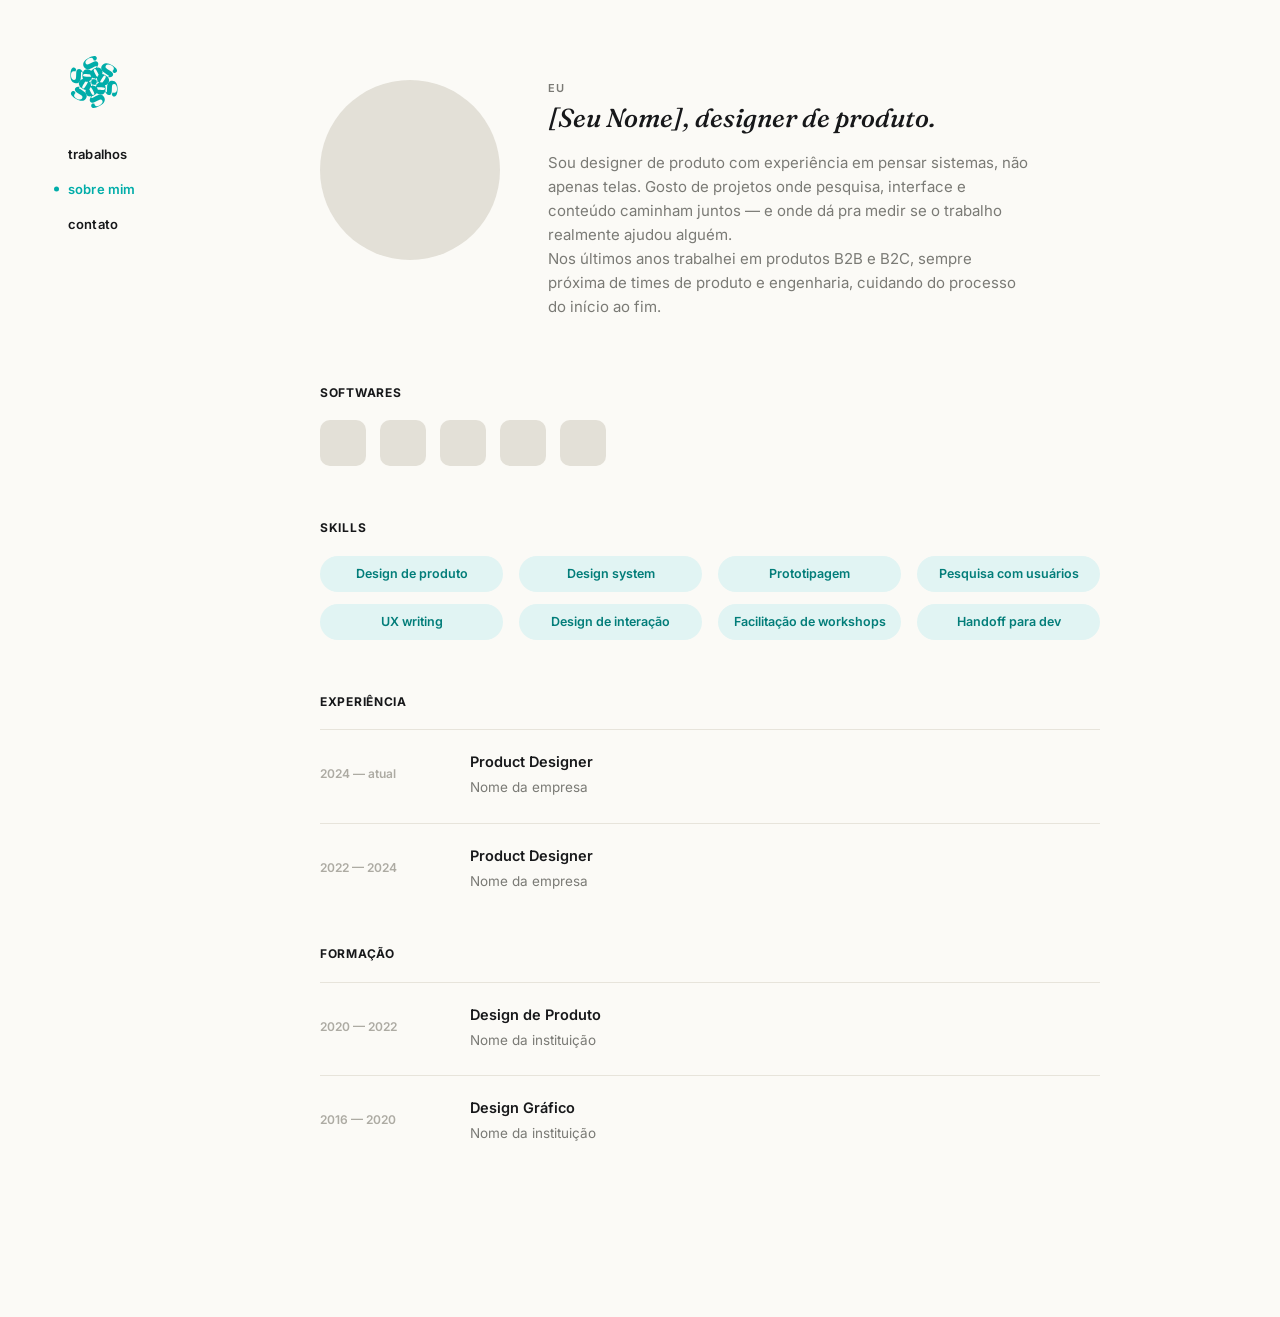
==== sobre.html @ 277cadc8 "Initial commit: portfolio estático (Pajú Type e demais projetos)" ====
<!DOCTYPE html>
<html lang="pt-BR">
<head>
<meta charset="UTF-8">
<meta name="viewport" content="width=device-width, initial-scale=1.0">
<title>Sobre — [Seu Nome]</title>
<link rel="preconnect" href="https://fonts.googleapis.com">
<link href="https://fonts.googleapis.com/css2?family=Fraunces:ital,wght@0,400;0,500;1,500&family=Inter:wght@400;500;600;700&display=swap" rel="stylesheet">
<link rel="stylesheet" href="style.css">
</head>
<body>
  <div class="shell">
    <aside class="sidebar" id="sidebar"></aside>

    <main class="main">
      <div class="about-top">
        <div class="about-photo" id="about-photo"></div>
        <div class="about-copy">
          <p class="eyebrow">eu</p>
          <h1 id="about-name"></h1>
          <p id="about-intro"></p>
        </div>
      </div>

      <div class="about-section">
        <p class="section-label">softwares</p>
        <div class="software-row" id="software-row"></div>
      </div>

      <div class="about-section">
        <p class="section-label">skills</p>
        <div class="skills-grid" id="skills-grid"></div>
      </div>

      <div class="about-section">
        <p class="section-label">experiência</p>
        <div class="timeline" id="experience-list"></div>
      </div>

      <div class="about-section">
        <p class="section-label">formação</p>
        <div class="timeline" id="education-list"></div>
      </div>
    </main>
  </div>

  <script src="data.js"></script>
  <script src="components.js"></script>
  <script>
    window.ACTIVE_NAV = "sobre";

    document.addEventListener("DOMContentLoaded", () => {
      document.getElementById("about-name").textContent = `${SITE.name}, ${SITE.role}.`;
      document.getElementById("about-intro").innerHTML = ABOUT.intro.split("\n\n").map(p => `<p>${p}</p>`).join("");

      document.getElementById("software-row").innerHTML = ABOUT.softwares.map(s => `
        <div class="software-chip" title="${s}"></div>
      `).join("");

      document.getElementById("skills-grid").innerHTML = ABOUT.skills.map(s => `
        <div class="skill-pill">${s}</div>
      `).join("");

      document.getElementById("experience-list").innerHTML = ABOUT.experience.map(e => `
        <div class="timeline-item">
          <p class="period">${e.period}</p>
          <div>
            <p class="role">${e.role}</p>
            <p class="org">${e.org}</p>
          </div>
        </div>
      `).join("");

      document.getElementById("education-list").innerHTML = ABOUT.education.map(e => `
        <div class="timeline-item">
          <p class="period">${e.period}</p>
          <div>
            <p class="role">${e.role}</p>
            <p class="org">${e.org}</p>
          </div>
        </div>
      `).join("");
    });
  </script>
</body>
</html>
---- style.css ----
/* ============================================================
   Design tokens
   ============================================================ */
:root {
  --paper: #FBFAF6;
  --paper-soft: #F3F1EA;
  --ink: #17181A;
  --ink-soft: #7A7A75;
  --ink-faint: #ADABA3;
  --line: #E7E4DB;
  --placeholder: #E3E0D7;
  --placeholder-dark: #D3CFC2;
  --teal: #00ADA9;
  --teal-deep: #027D79;
  --teal-wash: #E1F4F3;

  --font-display: 'Fraunces', serif;
  --font-body: 'Inter', sans-serif;

  --sidebar-w: 220px;
  --content-max: 640px;
  --gutter: 80px;
}

* { box-sizing: border-box; }

html { scroll-behavior: smooth; }

body {
  margin: 0;
  min-height: 100vh;
  display: flex;
  justify-content: center;
  background: var(--paper);
  color: var(--ink);
  font-family: var(--font-body);
  font-size: 15px;
  line-height: 1.6;
  -webkit-font-smoothing: antialiased;
}

a { color: inherit; text-decoration: none; }

img { max-width: 100%; display: block; }

/* ============================================================
   Layout shell
   ============================================================ */
.shell {
  display: flex;
  min-height: 100vh;
  width: min(1240px, 100%);
}

.sidebar {
  width: var(--sidebar-w);
  flex-shrink: 0;
  padding: 56px 0 40px 48px;
  position: sticky;
  top: 0;
  align-self: flex-start;
  height: 100vh;
}

.logo {
  width: 52px;
  height: 52px;
  margin-bottom: 34px;
  display: block;
  transition: transform .2s ease;
}

.logo:hover {
  transform: scale(1.08);
}

.logo img,
.logo svg {
  width: 100%;
  height: 100%;
}

.logo-path {
  stroke-dasharray: 900;
  stroke-dashoffset: 900;
  animation: draw 1.6s cubic-bezier(.65,0,.35,1) forwards;
}

@keyframes draw {
  to { stroke-dashoffset: 0; }
}

@media (prefers-reduced-motion: reduce) {
  .logo-path { animation: none; stroke-dashoffset: 0; }
}

nav.primary-nav { display: flex; flex-direction: column; gap: 10px; }

nav.primary-nav a {
  font-size: 13px;
  font-weight: 600;
  letter-spacing: 0.01em;
  color: var(--ink);
  width: fit-content;
  position: relative;
  padding: 2px 0;
  transition: color .15s ease;
}

nav.primary-nav a:hover { color: var(--teal); }

nav.primary-nav a.active { color: var(--teal); }

nav.primary-nav a.active::after {
  content: "";
  position: absolute;
  left: -14px;
  top: 50%;
  transform: translateY(-50%);
  width: 5px;
  height: 5px;
  border-radius: 50%;
  background: var(--teal);
}

.text-highlight {
  color: var(--teal);
}

.main {
  flex: 1;
  padding: 80px var(--gutter) 120px;
  min-width: 0;
}

/* ============================================================
   Eyebrow / meta text
   ============================================================ */
.eyebrow {
  font-size: 11px;
  font-weight: 600;
  letter-spacing: 0.08em;
  text-transform: uppercase;
  color: var(--ink-soft);
}

.meta-line {
  font-size: 12px;
  color: var(--ink-soft);
  margin-bottom: 3px;
}

/* ============================================================
   Work list (index)
   ============================================================ */
.intro-block {
  max-width: var(--content-max);
  margin-bottom: 64px;
}

.intro-block h1 {
  font-family: var(--font-display);
  font-weight: 500;
  font-style: italic;
  font-size: 32px;
  line-height: 1.35;
  margin: 10px 0 14px;
  color: var(--ink);
}

.intro-block p {
  color: var(--ink-soft);
  font-size: 15px;
  max-width: 520px;
}

.work-grid {
  display: grid;
  grid-template-columns: repeat(2, minmax(0, 1fr));
  gap: 56px 40px;
  max-width: 900px;
}

.work-card { display: block; }

.work-thumb {
  aspect-ratio: 4 / 2.9;
  background: var(--placeholder);
  border-radius: 6px;
  overflow: hidden;
  margin-bottom: 16px;
  position: relative;
  transition: transform .35s cubic-bezier(.2,.8,.2,1);
}

.work-thumb img {
  width: 100%; height: 100%; object-fit: cover;
}

.work-card:hover .work-thumb { transform: translateY(-4px); }

.work-thumb::after {
  content: "";
  position: absolute;
  inset: 0;
  background: linear-gradient(135deg, transparent 60%, rgba(21,158,144,0.10));
  opacity: 0;
  transition: opacity .3s ease;
}

.work-card:hover .work-thumb::after { opacity: 1; }

.work-title {
  font-family: var(--font-display);
  font-weight: 500;
  font-size: 20px;
  color: var(--ink);
  transition: color .15s ease;
  margin-top: 0;
}

.work-card:hover .work-title { color: var(--teal-deep); }

@media (max-width: 760px) {
  .work-grid { grid-template-columns: 1fr; }
}

/* ============================================================
   Project detail page
   ============================================================ */
.back-link {
  font-size: 13px;
  font-weight: 600;
  color: var(--ink-soft);
  display: inline-flex;
  align-items: center;
  gap: 6px;
  margin-bottom: 36px;
  transition: color .15s ease, gap .15s ease;
}
.back-link:hover { color: var(--teal); gap: 9px; }

.project-header { max-width: var(--content-max); margin-bottom: 28px; }

.project-header .meta-line {
  margin-bottom: 3px;
}

.project-header h1 {
  font-family: var(--font-display);
  font-style: italic;
  font-weight: 500;
  font-size: 34px;
  margin: 4px 0 0;
}

.project-body { display: flex; gap: 40px; align-items: flex-start; }

.phase-nav {
  width: 130px;
  flex-shrink: 0;
  position: sticky;
  top: 56px;
  display: flex;
  flex-direction: column;
  gap: 14px;
}

.phase-nav a {
  font-size: 13px;
  font-weight: 600;
  color: var(--ink-faint);
  transition: color .15s ease;
}
.phase-nav a.active,
.phase-nav a:hover { color: var(--ink); }

.project-sections { flex: 1; max-width: var(--content-max); }

.downloads {
  display: flex;
  flex-wrap: wrap;
  gap: 14px;
  margin-top: 40px;
}
.download-btn {
  display: inline-flex;
  align-items: center;
  font-family: var(--font-body);
  font-size: 14px;
  font-weight: 600;
  color: #fff;
  background: var(--teal);
  border-radius: 24px;
  padding: 12px 22px;
  text-decoration: none;
  transition: background .15s ease, transform .15s ease;
}
.download-btn:hover { background: var(--teal-deep); transform: translateY(-1px); }

.phase-section { margin-bottom: 80px; scroll-margin-top: 56px; }

.phase-section h2 {
  font-family: var(--font-body);
  font-size: 12px;
  font-weight: 700;
  letter-spacing: 0.06em;
  text-transform: uppercase;
  color: var(--teal-deep);
  margin: 0 0 12px;
}

.phase-section p {
  color: var(--ink-soft);
  margin: 0 0 22px;
  max-width: 700px;
}

.phase-image {
  background: var(--placeholder);
  border-radius: 6px;
  aspect-ratio: 16/10;
  margin-bottom: 8px;
}

.phase-image img { width:100%; height:100%; object-fit:cover; border-radius:6px; }

.phase-video {
  margin-bottom: 16px;
}

.phase-video video {
  width: 100%;
  height: auto;
  display: block;
  border-radius: 6px;
}

.phase-image-with-caption {
  margin-bottom: 8px;
}

.phase-image-with-caption img {
  width: 100%;
  height: auto;
  display: block;
  border-radius: 6px;
  margin-bottom: 16px;
}

.image-caption {
  font-size: 15px;
  color: var(--ink-soft);
  margin: 0;
  line-height: 1.6;
}

/* ============================================================
   Poster carousel — infinite sliding gallery
   ============================================================ */
.poster-carousel {
  position: relative;
  width: 100%;
  margin-top: 8px;
  margin-bottom: 8px;
  overflow: hidden;
}

.poster-track {
  display: flex;
  align-items: center;
  gap: 22px;
  width: max-content;
  padding: 6px 0;
  animation: poster-scroll 44s linear infinite;
}

.poster-carousel:hover .poster-track { animation-play-state: paused; }

.poster-item {
  flex: 0 0 auto;
  height: 340px;
  width: auto;
  border-radius: 4px;
  overflow: hidden;
  box-shadow: 0 8px 28px rgba(23,24,26,0.10);
  transition: transform .35s cubic-bezier(.2,.8,.2,1);
}

.poster-item:hover { transform: translateY(-4px); }

.poster-item img {
  height: 100%;
  width: auto;
  display: block;
}

@keyframes poster-scroll {
  from { transform: translateX(0); }
  to   { transform: translateX(-50%); }
}

@media (prefers-reduced-motion: reduce) {
  .poster-track { animation: none; }
}

@media (max-width: 760px) {
  .poster-item { height: 220px; }
}

.image-row {
  display: flex;
  gap: 16px;
}
.image-row .phase-image { flex: 1; aspect-ratio: 3/4.2; }

/* Fase com capa de livro: texto à esquerda, imagem à direita */
.phase-book {
  display: flex;
  gap: 48px;
  align-items: flex-start;
}
.phase-book-text { flex: 1; min-width: 0; }
.phase-book-text p { margin: 0; max-width: none; }
.phase-book-cover {
  width: 200px;
  flex-shrink: 0;
}
.phase-book-cover img {
  width: 100%;
  display: block;
  border-radius: 4px;
  box-shadow: 0 12px 32px rgba(23,24,26,0.16);
}

@media (max-width: 640px) {
  .phase-book { flex-direction: column; gap: 24px; }
  .phase-book-cover { width: 160px; }
}

/* ============================================================
   About page
   ============================================================ */
.about-top {
  display: flex;
  gap: 48px;
  align-items: flex-start;
  margin-bottom: 64px;
  max-width: 780px;
}

.about-photo {
  width: 180px;
  height: 180px;
  border-radius: 50%;
  background: var(--placeholder);
  flex-shrink: 0;
  overflow: hidden;
}
.about-photo img { width: 100%; height: 100%; object-fit: cover; }

.about-copy h1 {
  font-family: var(--font-display);
  font-style: italic;
  font-weight: 500;
  font-size: 26px;
  margin: 0 0 12px;
}
.about-copy p { color: var(--ink-soft); max-width: 480px; margin: 0; }

.section-label {
  font-size: 12px;
  font-weight: 700;
  letter-spacing: 0.06em;
  text-transform: uppercase;
  color: var(--ink);
  margin: 0 0 18px;
}

.about-section { max-width: 780px; margin-bottom: 52px; }

.software-row { display: flex; gap: 14px; flex-wrap: wrap; }
.software-chip {
  width: 46px; height: 46px;
  border-radius: 10px;
  background: var(--placeholder);
  display: flex; align-items: center; justify-content: center;
  transition: background .2s ease;
}
.software-chip img { width: 26px; height: 26px; object-fit: contain; }
.software-chip:hover { background: var(--teal-wash); }

.skills-grid {
  display: grid;
  grid-template-columns: repeat(4, 1fr);
  gap: 12px 16px;
}
.skill-pill {
  font-size: 12.5px;
  font-weight: 600;
  color: var(--teal-deep);
  background: var(--teal-wash);
  border-radius: 20px;
  padding: 8px 14px;
  text-align: center;
}

.timeline { display: flex; flex-direction: column; gap: 24px; }
.timeline-item {
  display: grid;
  grid-template-columns: 130px 1fr;
  gap: 20px;
  border-top: 1px solid var(--line);
  padding-top: 20px;
}
.timeline-item .period {
  font-size: 12px; color: var(--ink-faint); font-weight: 600; padding-top: 2px;
}
.timeline-item .role { font-weight: 600; font-size: 14.5px; margin: 0 0 4px; }
.timeline-item .org { color: var(--ink-soft); font-size: 13.5px; margin: 0; }

/* ============================================================
   Contact page
   ============================================================ */
.contact-list {
  max-width: 560px;
  border-top: 1px solid var(--line);
}
.contact-row {
  display: grid;
  grid-template-columns: 90px 1fr auto;
  align-items: center;
  gap: 18px;
  padding: 22px 0;
  border-bottom: 1px solid var(--line);
}
.contact-row .label {
  font-size: 12px;
  font-weight: 700;
  text-transform: uppercase;
  letter-spacing: 0.04em;
  color: var(--ink-soft);
}
.contact-row .value {
  font-family: var(--font-display);
  font-size: 18px;
  font-style: italic;
  color: var(--ink);
  transition: color .15s ease;
}
.contact-row .arrow {
  opacity: 0;
  transform: translateX(-6px);
  transition: all .2s ease;
  color: var(--teal);
}
.contact-row:hover .value { color: var(--teal-deep); }
.contact-row:hover .arrow { opacity: 1; transform: translateX(0); }

.contact-note {
  max-width: 480px;
  margin-top: 48px;
  color: var(--ink-soft);
  font-size: 14px;
}

/* ============================================================
   Responsive
   ============================================================ */
@media (max-width: 860px) {
  .shell { flex-direction: column; }
  .sidebar {
    position: relative;
    height: auto;
    width: 100%;
    padding: 32px 24px;
    display: flex;
    align-items: center;
    gap: 24px;
  }
  .logo { margin-bottom: 0; }
  nav.primary-nav { flex-direction: row; gap: 20px; }
  .main { padding: 32px 24px 80px; }
  .project-body { flex-direction: column; }
  .phase-nav { flex-direction: row; position: static; width: auto; gap: 20px; }
  .about-top { flex-direction: column; }
  .skills-grid { grid-template-columns: repeat(2, 1fr); }
  .contact-row { grid-template-columns: 70px 1fr; }
}
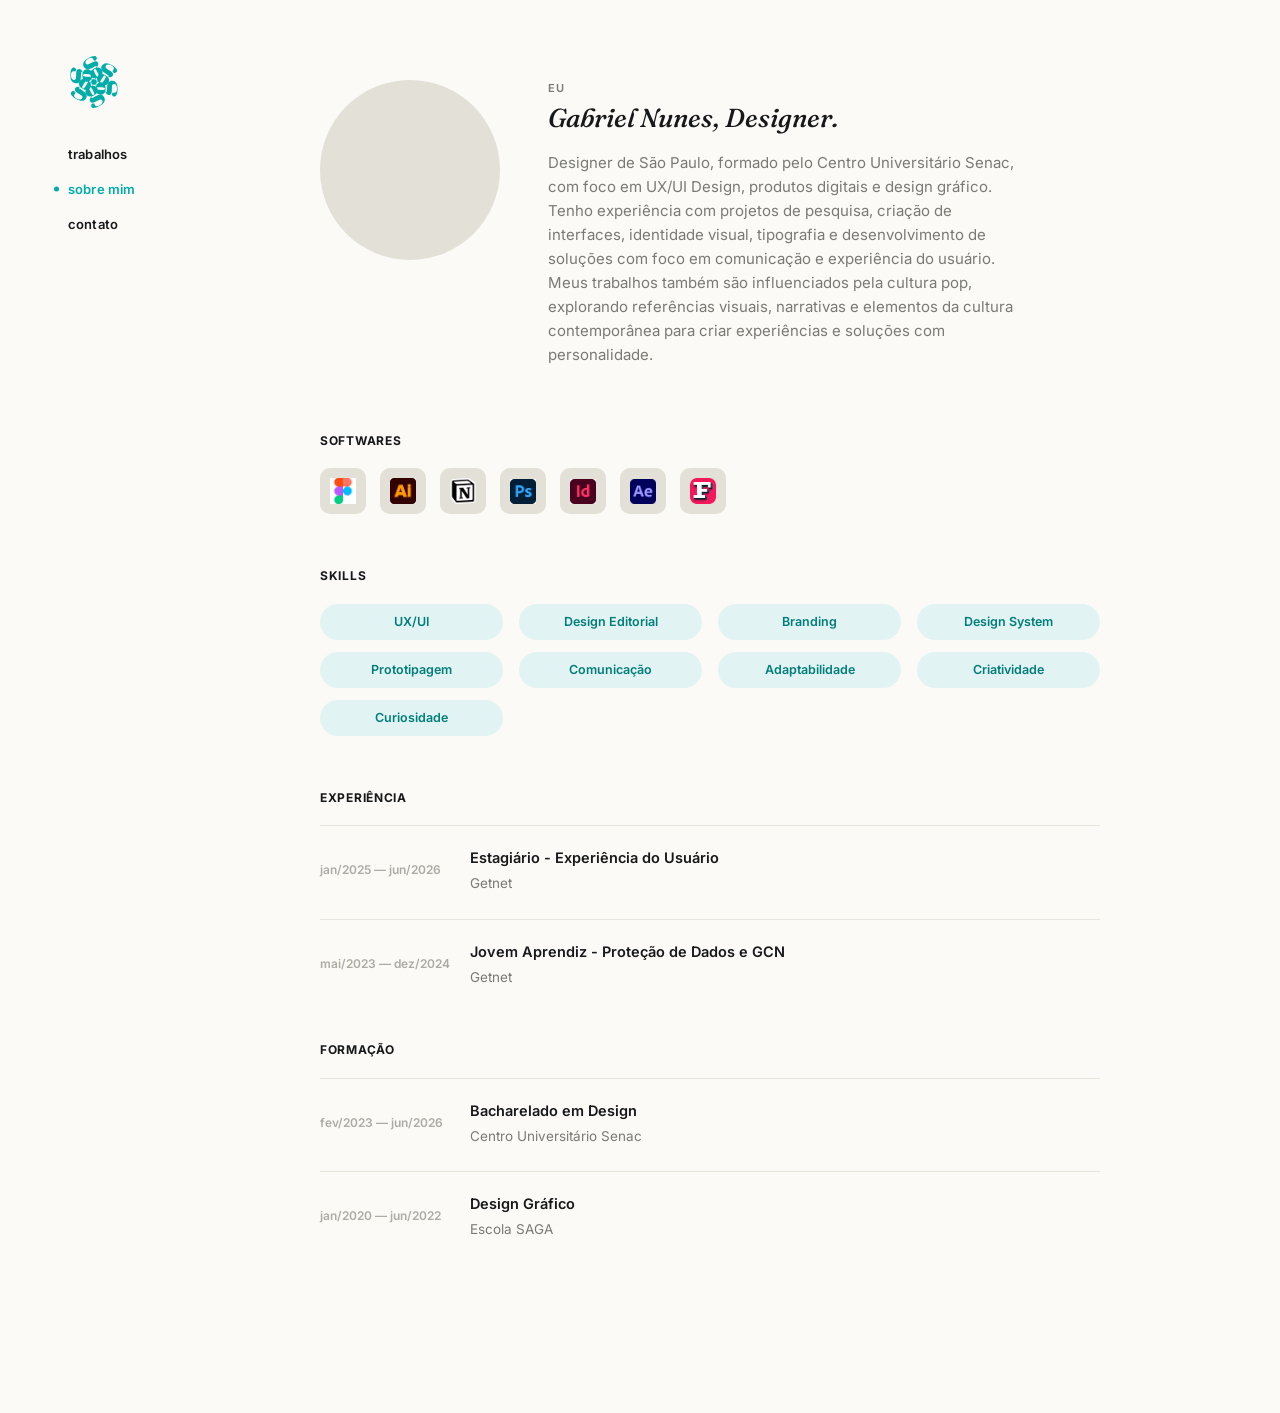
==== commit e17eb3cd: "Adiciona ícones dos softwares na aba Sobre" ====
--- a/sobre.html
+++ b/sobre.html
@@ -54,7 +54,7 @@
       document.getElementById("about-intro").innerHTML = ABOUT.intro.split("\n\n").map(p => `<p>${p}</p>`).join("");
 
       document.getElementById("software-row").innerHTML = ABOUT.softwares.map(s => `
-        <div class="software-chip" title="${s}"></div>
+        <div class="software-chip" title="${s.name}"><img src="${s.icon}" alt="${s.name}"></div>
       `).join("");
 
       document.getElementById("skills-grid").innerHTML = ABOUT.skills.map(s => `
--- a/style.css
+++ b/style.css
@@ -275,7 +275,7 @@
 .phase-nav a.active,
 .phase-nav a:hover { color: var(--ink); }
 
-.project-sections { flex: 1; max-width: var(--content-max); }
+.project-sections { flex: 1; min-width: 0; max-width: var(--content-max); }
 
 .downloads {
   display: flex;
@@ -361,6 +361,7 @@
 .poster-carousel {
   position: relative;
   width: 100%;
+  max-width: 100%;
   margin-top: 8px;
   margin-bottom: 8px;
   overflow: hidden;
@@ -567,23 +568,89 @@
 /* ============================================================
    Responsive
    ============================================================ */
+
+/* Tablet / laptop — reduce side gutter so content keeps breathing room */
+@media (max-width: 1080px) {
+  :root { --gutter: 48px; }
+}
+
+/* Sidebar collapses to a top bar; project/about become single column */
 @media (max-width: 860px) {
   .shell { flex-direction: column; }
   .sidebar {
-    position: relative;
+    position: sticky;
+    top: 0;
+    z-index: 20;
     height: auto;
     width: 100%;
-    padding: 32px 24px;
+    padding: 20px 24px;
     display: flex;
     align-items: center;
     gap: 24px;
+    background: var(--paper);
+    border-bottom: 1px solid var(--line);
   }
-  .logo { margin-bottom: 0; }
-  nav.primary-nav { flex-direction: row; gap: 20px; }
-  .main { padding: 32px 24px 80px; }
-  .project-body { flex-direction: column; }
-  .phase-nav { flex-direction: row; position: static; width: auto; gap: 20px; }
-  .about-top { flex-direction: column; }
+  .logo { width: 40px; height: 40px; margin-bottom: 0; }
+  nav.primary-nav {
+    flex-direction: row;
+    flex-wrap: wrap;
+    gap: 12px 20px;
+  }
+  nav.primary-nav a.active::after { display: none; }
+
+  .main { padding: 32px var(--gutter) 80px; }
+
+  .project-body { flex-direction: column; align-items: stretch; gap: 20px; }
+  .phase-nav {
+    flex-direction: row;
+    position: sticky;
+    top: 65px;
+    z-index: 10;
+    width: auto;
+    gap: 18px;
+    background: var(--paper);
+    padding: 10px 0;
+    overflow-x: auto;
+    -webkit-overflow-scrolling: touch;
+    scrollbar-width: none;
+  }
+  .phase-nav::-webkit-scrollbar { display: none; }
+  .phase-nav a { white-space: nowrap; }
+  .project-sections { max-width: none; }
+  .phase-section { scroll-margin-top: 130px; }
+  .phase-book { flex-direction: column; gap: 24px; }
+
+  .about-top { flex-direction: column; align-items: stretch; gap: 24px; }
+  .about-copy p { max-width: none; }
   .skills-grid { grid-template-columns: repeat(2, 1fr); }
+
   .contact-row { grid-template-columns: 70px 1fr; }
+  .contact-row .arrow { display: none; }
+}
+
+/* Large phones */
+@media (max-width: 600px) {
+  .intro-block { margin-bottom: 44px; }
+  .intro-block h1 { font-size: 26px; }
+  .work-grid { gap: 40px 24px; }
+  .project-header h1 { font-size: 27px; }
+  .phase-section { margin-bottom: 56px; }
+  .poster-item { height: 200px; }
+  .timeline-item { grid-template-columns: 92px 1fr; gap: 14px; }
+  .about-copy h1 { font-size: 22px; }
+}
+
+/* Small phones */
+@media (max-width: 420px) {
+  :root { --gutter: 18px; }
+  body { font-size: 14px; }
+  .sidebar { padding: 16px 18px; gap: 16px; }
+  nav.primary-nav { gap: 10px 16px; }
+  .intro-block h1 { font-size: 23px; }
+  .project-header h1 { font-size: 23px; }
+  .poster-item { height: 170px; }
+  .skills-grid { grid-template-columns: 1fr 1fr; }
+  .download-btn { width: 100%; justify-content: center; }
+  .timeline-item { grid-template-columns: 1fr; gap: 4px; }
+  .timeline-item .period { padding-top: 0; }
 }
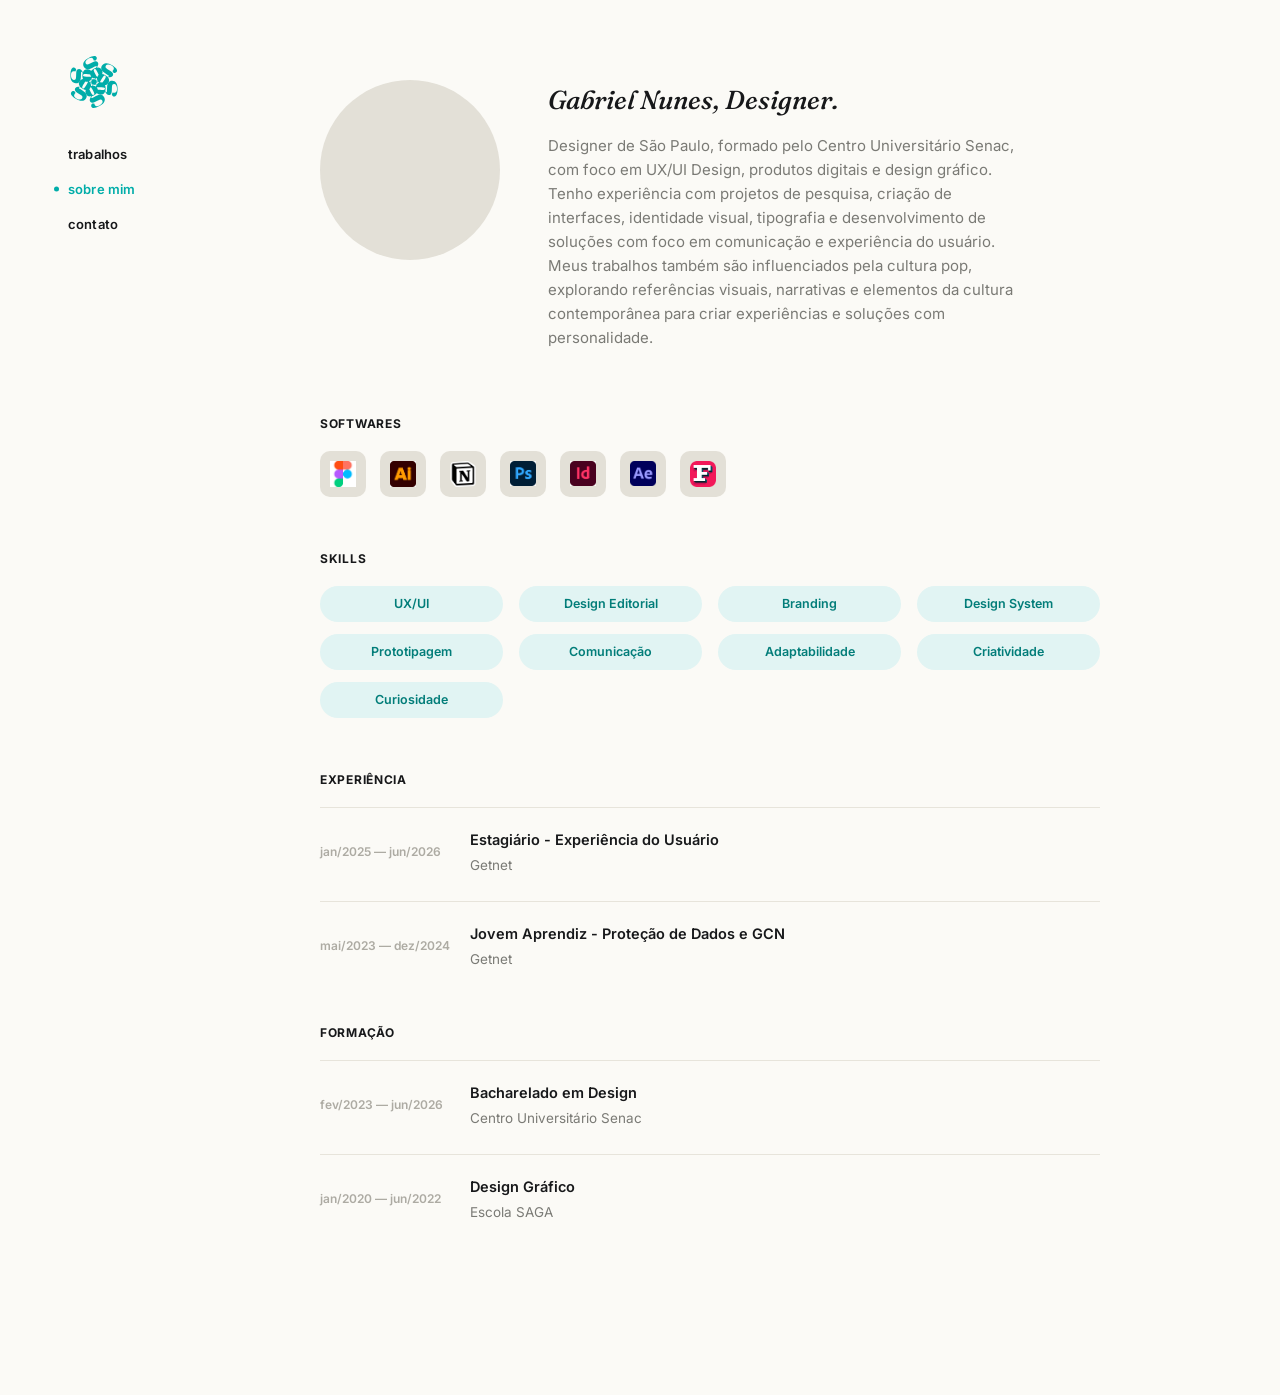
==== commit 88c02dd2: "Update sobre.html" ====
--- a/sobre.html
+++ b/sobre.html
@@ -16,7 +16,6 @@
       <div class="about-top">
         <div class="about-photo" id="about-photo"></div>
         <div class="about-copy">
-          <p class="eyebrow">eu</p>
           <h1 id="about-name"></h1>
           <p id="about-intro"></p>
         </div>
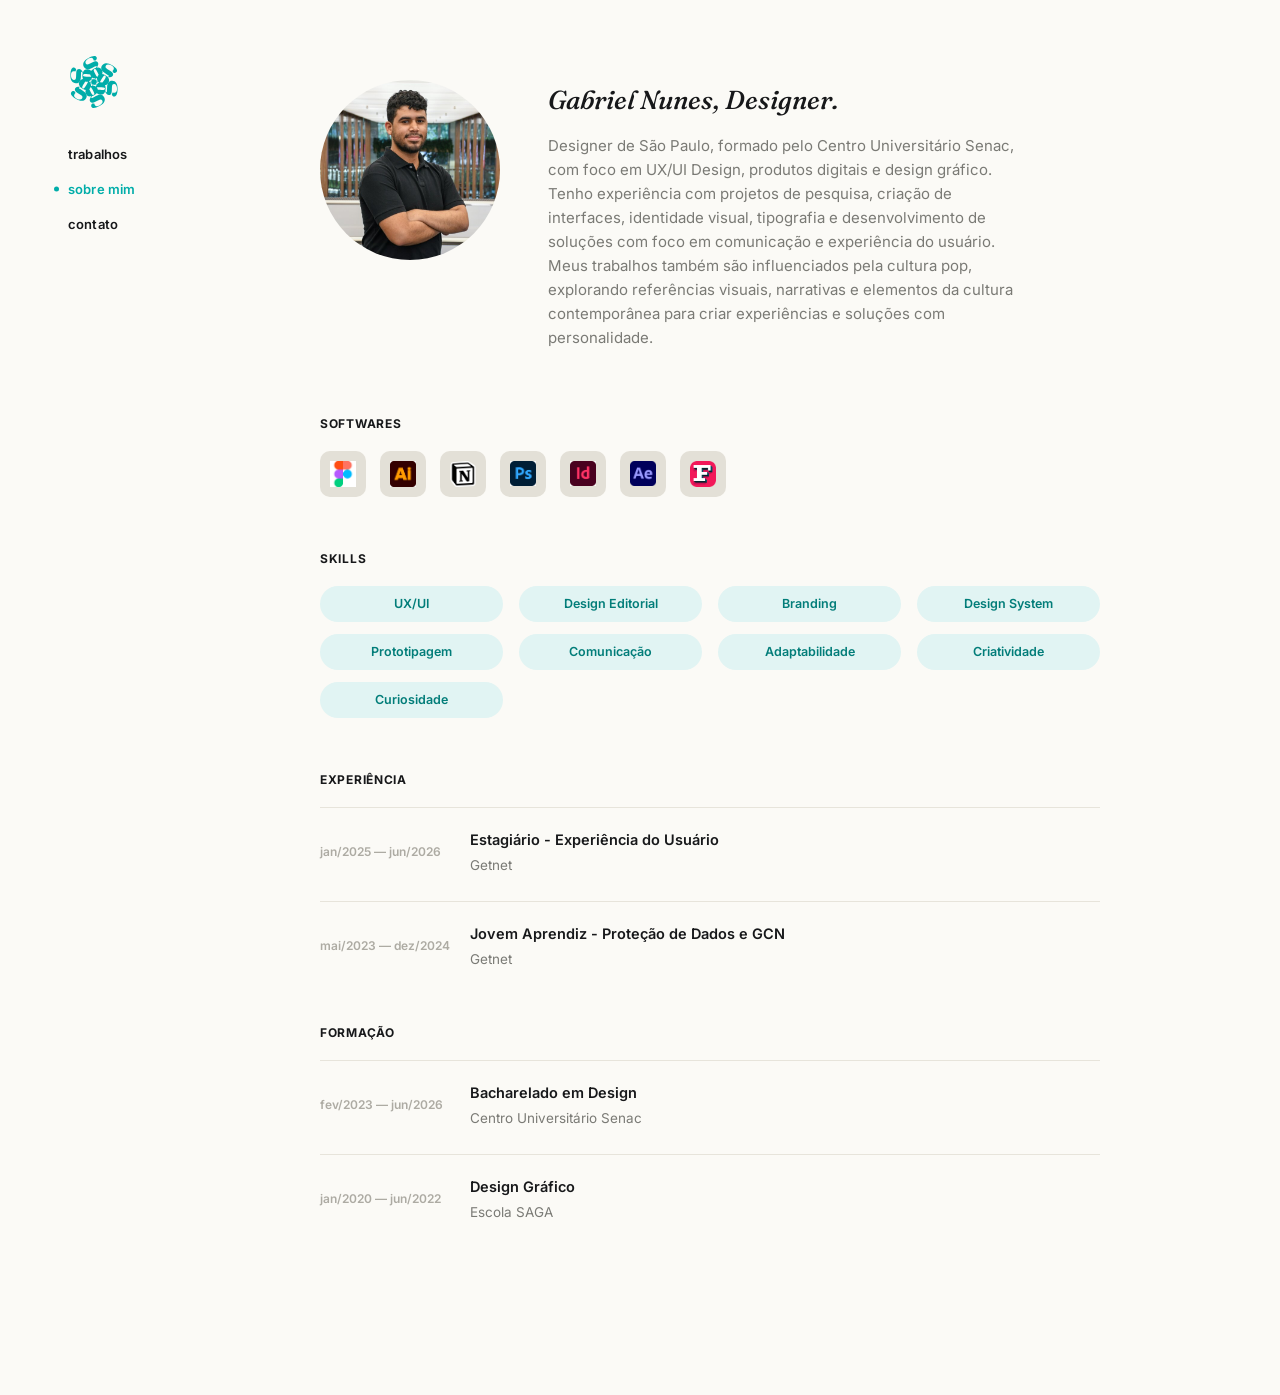
==== commit 1788398f: "Adiciona foto de perfil na aba Sobre" ====
--- a/sobre.html
+++ b/sobre.html
@@ -50,6 +50,10 @@
 
     document.addEventListener("DOMContentLoaded", () => {
       document.getElementById("about-name").textContent = `${SITE.name}, ${SITE.role}.`;
+
+      if (ABOUT.photo) {
+        document.getElementById("about-photo").innerHTML = `<img src="${ABOUT.photo}" alt="${SITE.name}">`;
+      }
       document.getElementById("about-intro").innerHTML = ABOUT.intro.split("\n\n").map(p => `<p>${p}</p>`).join("");
 
       document.getElementById("software-row").innerHTML = ABOUT.softwares.map(s => `
